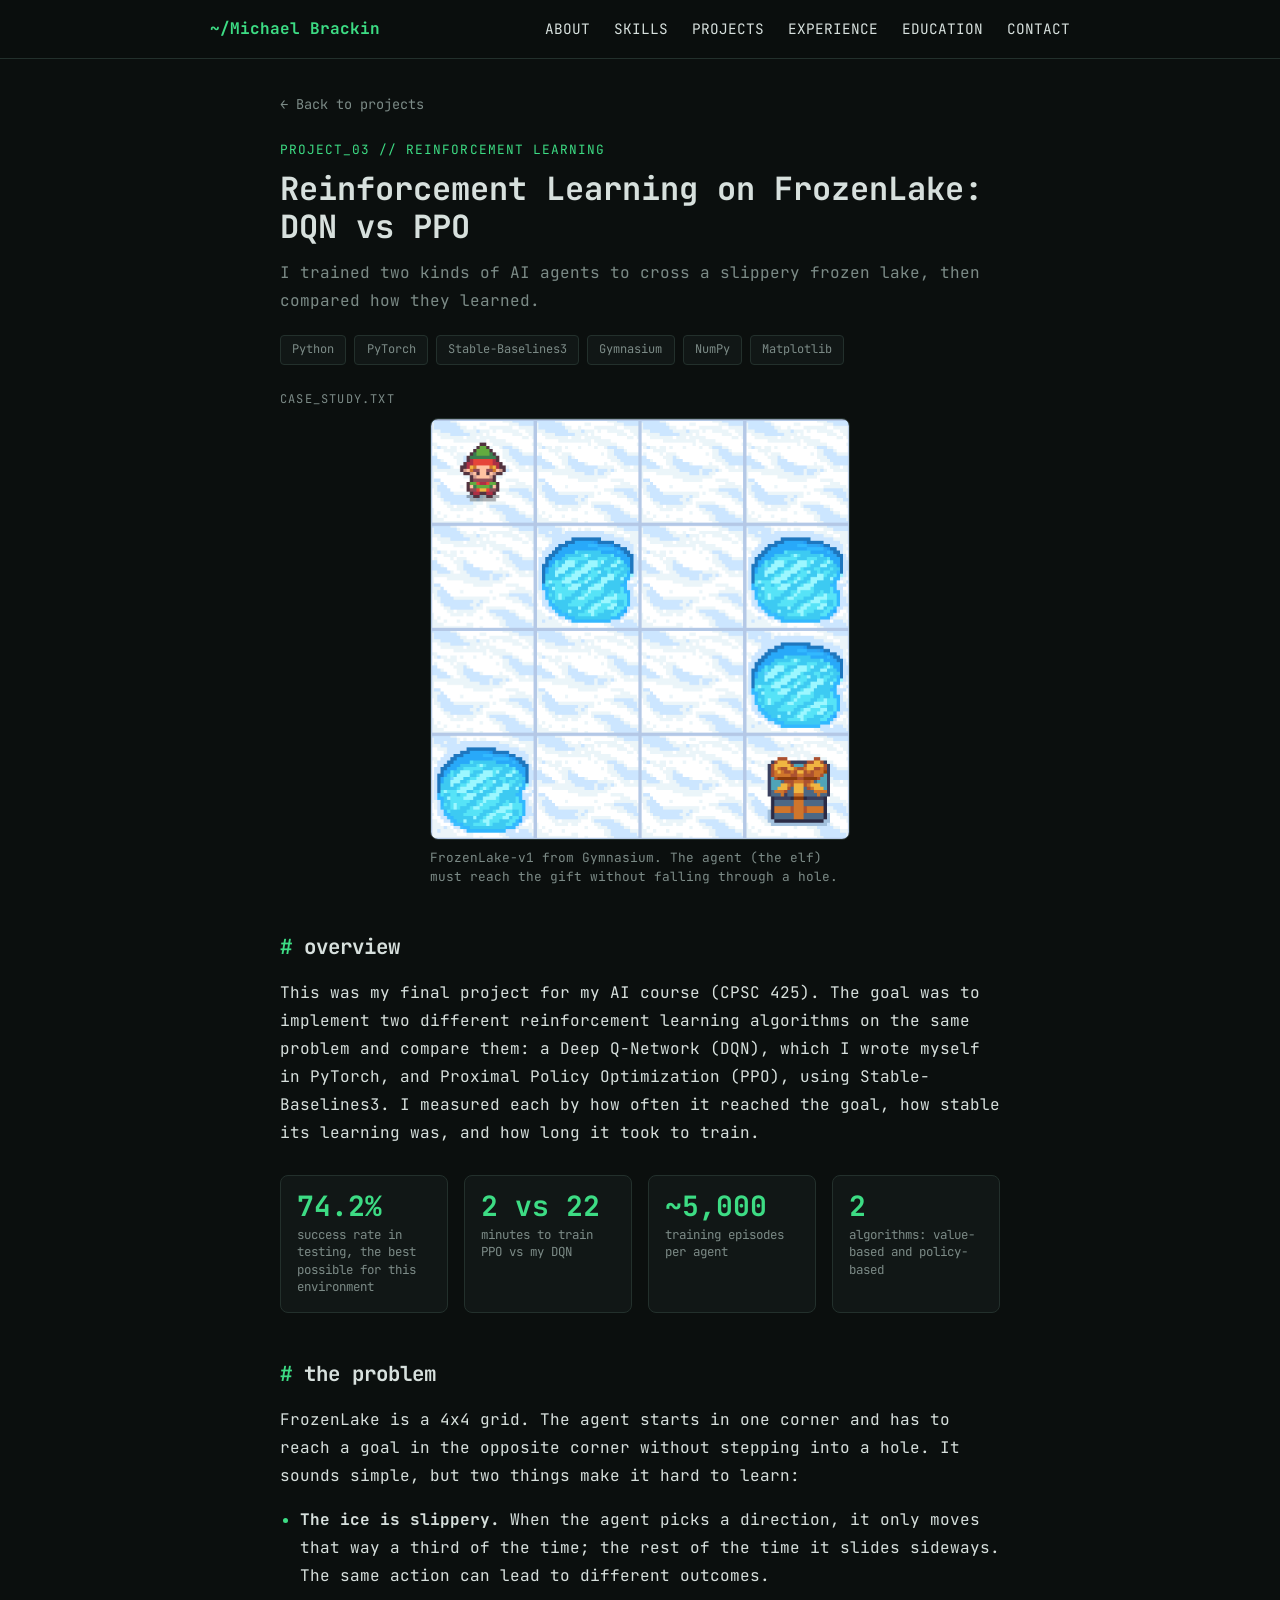
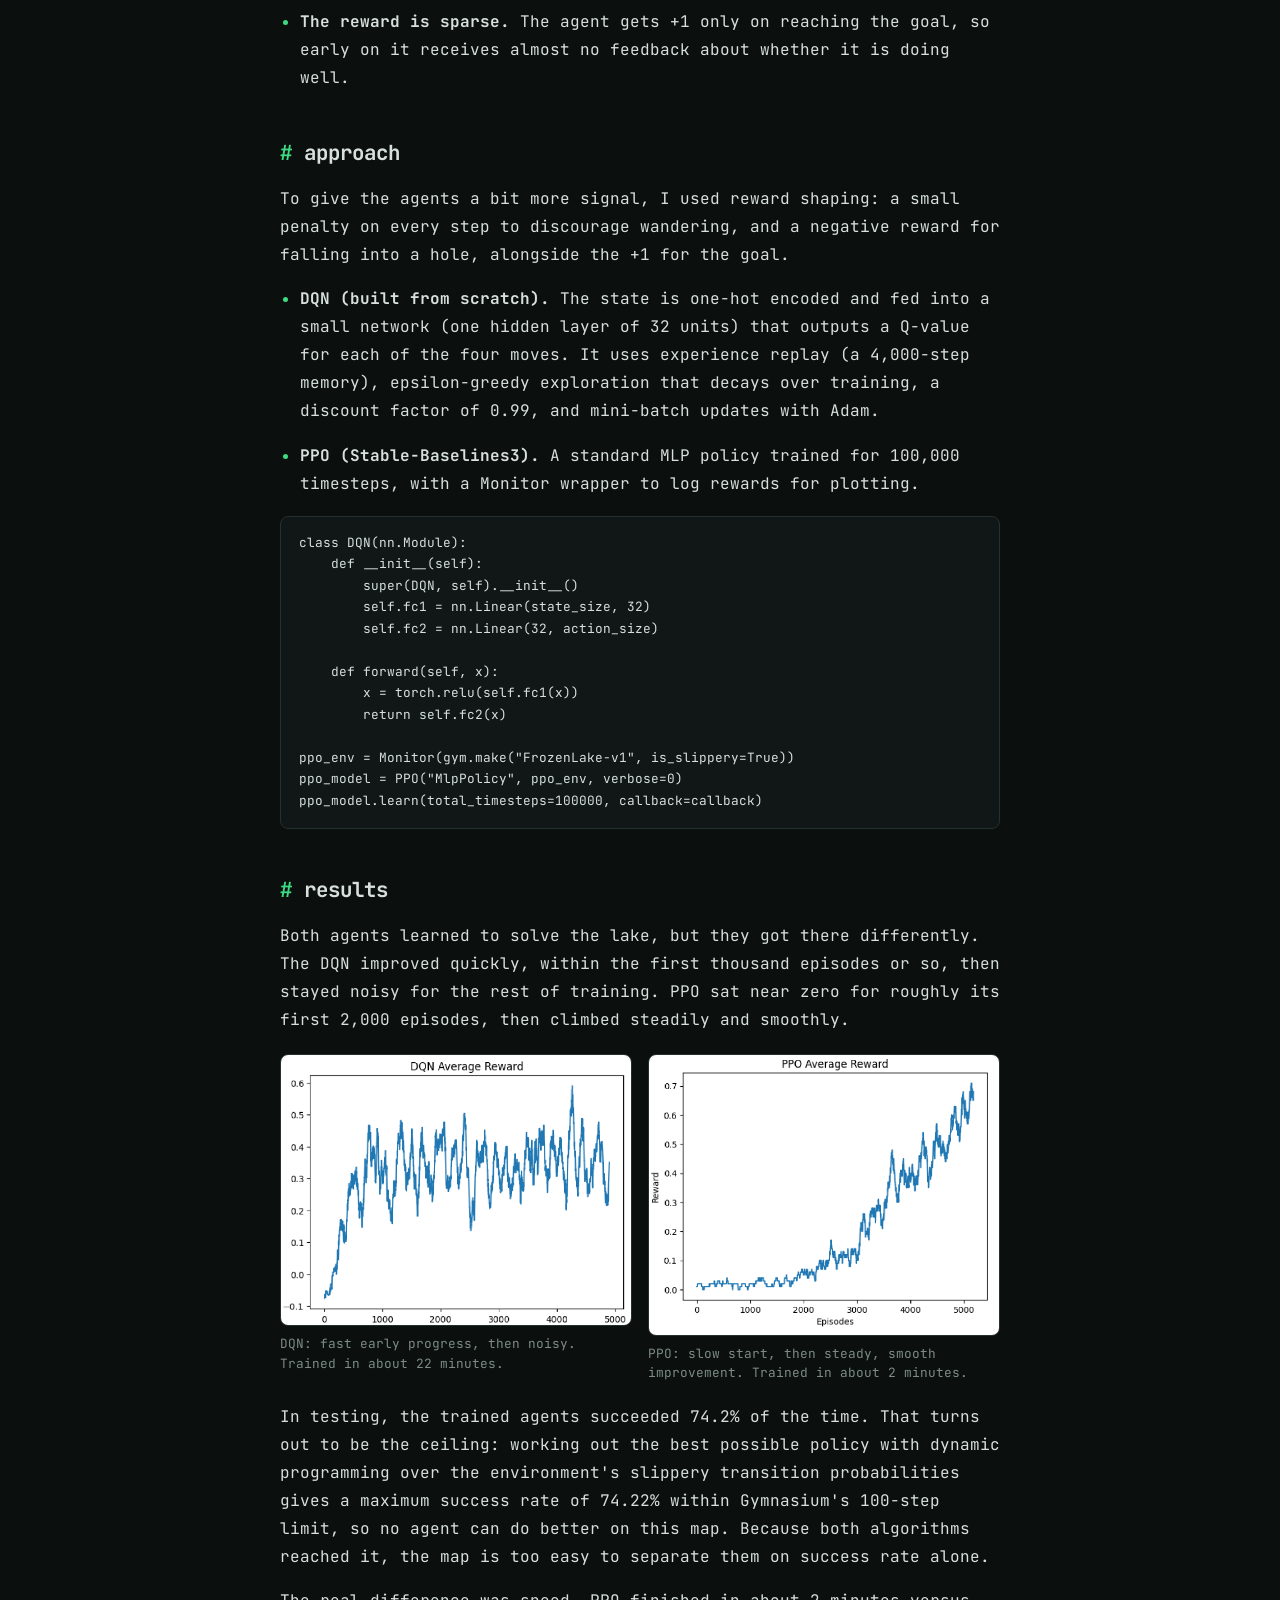
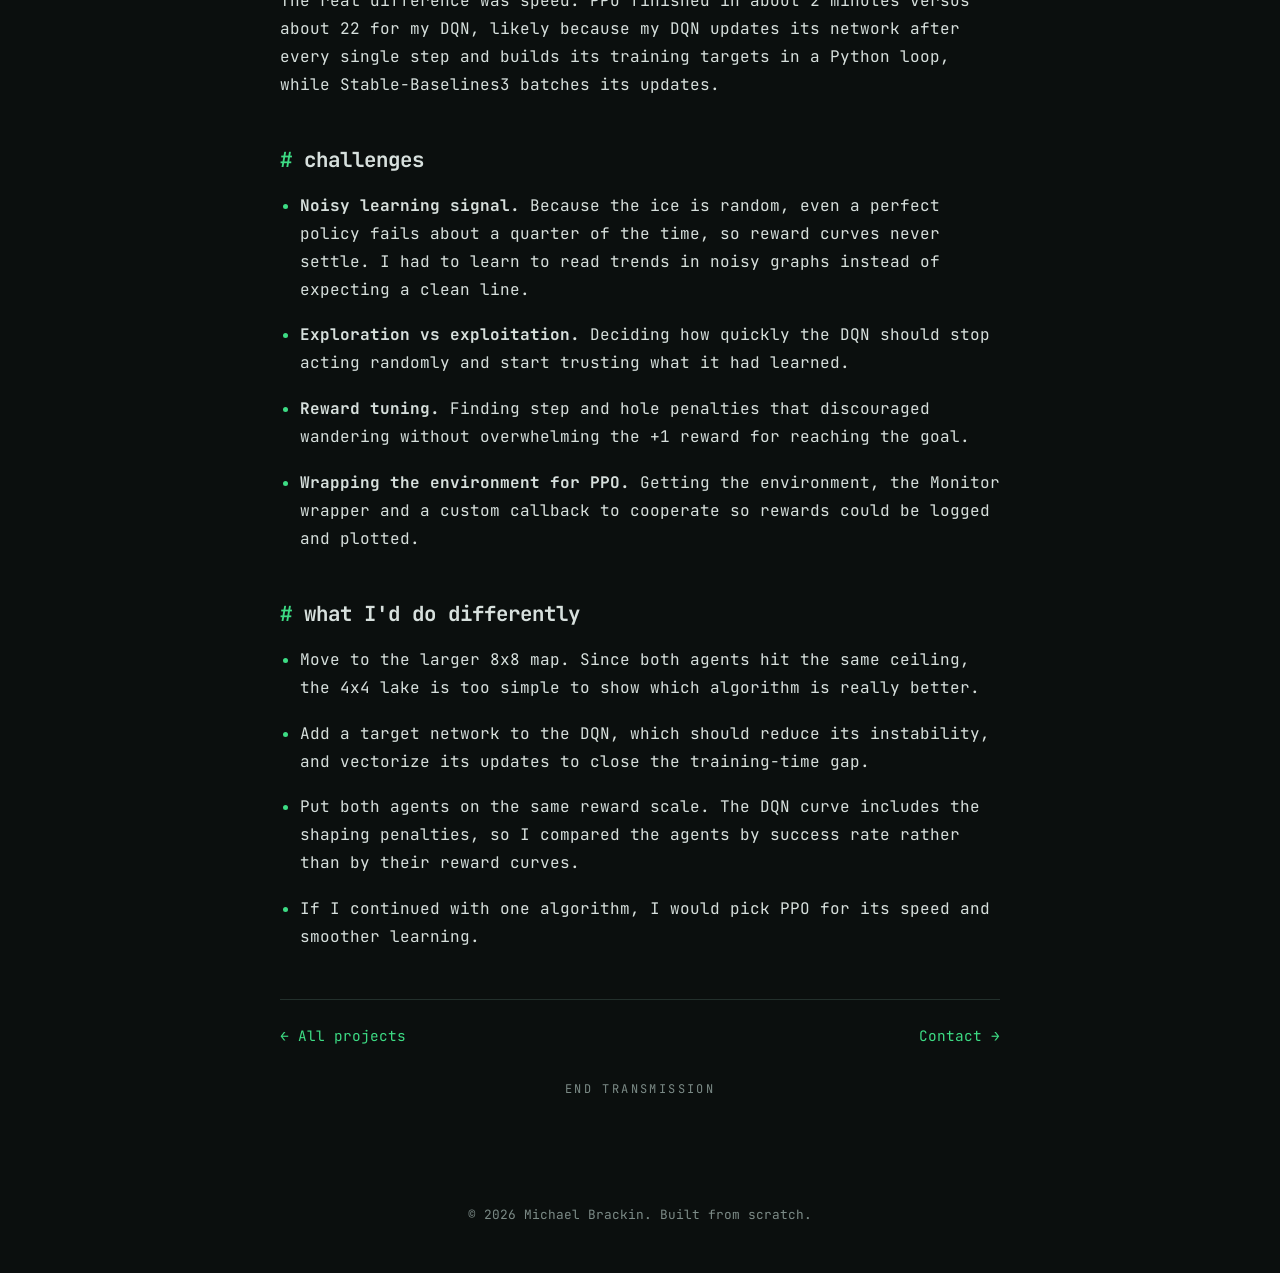
==== project-frozenlake.html @ 183c2663 "Add FrozenLake RL case study as project 3 New project-frozenlake.html comparing DQN and PPO with rew" ====
<!DOCTYPE html>
<html lang="en">
<head>
	<meta charset="UTF-8">
	<meta name="viewport" content="width=device-width, initial-scale=1.0">
	<meta name="description" content="Case study: comparing a DQN and a PPO agent on the slippery FrozenLake reinforcement learning environment.">
	<title>Reinforcement Learning on FrozenLake | Michael Brackin</title>
	<link rel="preconnect" href="https://fonts.googleapis.com">
	<link rel="preconnect" href="https://fonts.gstatic.com" crossorigin>
	<link href="https://fonts.googleapis.com/css2?family=JetBrains+Mono:wght@400;500;700&display=swap" rel="stylesheet">
	<link href="site.css" rel="stylesheet">
</head>
<body>

	<header class="nav">
		<div class="nav-inner">
			<a href="index.html#top" class="logo">~/Michael Brackin</a>
			<button class="nav-toggle" id="navToggle" aria-label="Toggle menu" aria-expanded="false">
				<span></span><span></span><span></span>
			</button>
			<nav class="nav-links" id="navLinks">
				<a href="index.html#about">ABOUT</a>
				<a href="index.html#skills">SKILLS</a>
				<a href="index.html#projects">PROJECTS</a>
				<a href="index.html#experience">EXPERIENCE</a>
				<a href="index.html#education">EDUCATION</a>
				<a href="index.html#contact">CONTACT</a>
			</nav>
		</div>
	</header>

	<main class="page">

		<a class="back-link" href="index.html#projects">&larr; Back to projects</a>

		<p class="eyebrow">PROJECT_03 // Reinforcement Learning</p>
		<h1 class="page-title">Reinforcement Learning on FrozenLake: DQN vs PPO</h1>
		<p class="tagline">I trained two kinds of AI agents to cross a slippery frozen lake, then compared how they learned.</p>

		<div class="tag-list small page-tags">
			<span>Python</span><span>PyTorch</span><span>Stable-Baselines3</span><span>Gymnasium</span><span>NumPy</span><span>Matplotlib</span>
		</div>

		<p class="case-label">CASE_STUDY.TXT</p>

		<figure class="shot narrow">
			<img src="img/frozenlake-board.png" alt="The FrozenLake 4x4 grid: an elf in the top-left corner, four holes in the ice, and a gift box in the bottom-right corner." width="1280" height="1284">
			<figcaption>FrozenLake-v1 from Gymnasium. The agent (the elf) must reach the gift without falling through a hole.</figcaption>
		</figure>

		<h2><span class="tag">#</span> overview</h2>
		<p>
			This was my final project for my AI course (CPSC 425). The goal was to implement two different
			reinforcement learning algorithms on the same problem and compare them: a Deep Q-Network (DQN),
			which I wrote myself in PyTorch, and Proximal Policy Optimization (PPO), using Stable-Baselines3.
			I measured each by how often it reached the goal, how stable its learning was, and how long it took to train.
		</p>

		<div class="stats">
			<div class="stat"><span class="num">74.2%</span><span class="label">success rate in testing, the best possible for this environment</span></div>
			<div class="stat"><span class="num">2 vs 22</span><span class="label">minutes to train PPO vs my DQN</span></div>
			<div class="stat"><span class="num">~5,000</span><span class="label">training episodes per agent</span></div>
			<div class="stat"><span class="num">2</span><span class="label">algorithms: value-based and policy-based</span></div>
		</div>

		<h2><span class="tag">#</span> the problem</h2>
		<p>
			FrozenLake is a 4x4 grid. The agent starts in one corner and has to reach a goal in the opposite
			corner without stepping into a hole. It sounds simple, but two things make it hard to learn:
		</p>
		<ul class="bullets">
			<li><strong>The ice is slippery.</strong> When the agent picks a direction, it only moves that way a third of the time; the rest of the time it slides sideways. The same action can lead to different outcomes.</li>
			<li><strong>The reward is sparse.</strong> The agent gets +1 only on reaching the goal, so early on it receives almost no feedback about whether it is doing well.</li>
		</ul>

		<h2><span class="tag">#</span> approach</h2>
		<p>
			To give the agents a bit more signal, I used reward shaping: a small penalty on every step to discourage
			wandering, and a negative reward for falling into a hole, alongside the +1 for the goal.
		</p>
		<ul class="bullets">
			<li><strong>DQN (built from scratch).</strong> The state is one-hot encoded and fed into a small network (one hidden layer of 32 units) that outputs a Q-value for each of the four moves. It uses experience replay (a 4,000-step memory), epsilon-greedy exploration that decays over training, a discount factor of 0.99, and mini-batch updates with Adam.</li>
			<li><strong>PPO (Stable-Baselines3).</strong> A standard MLP policy trained for 100,000 timesteps, with a Monitor wrapper to log rewards for plotting.</li>
		</ul>

<pre class="code"><code>class DQN(nn.Module):
    def __init__(self):
        super(DQN, self).__init__()
        self.fc1 = nn.Linear(state_size, 32)
        self.fc2 = nn.Linear(32, action_size)

    def forward(self, x):
        x = torch.relu(self.fc1(x))
        return self.fc2(x)

ppo_env = Monitor(gym.make("FrozenLake-v1", is_slippery=True))
ppo_model = PPO("MlpPolicy", ppo_env, verbose=0)
ppo_model.learn(total_timesteps=100000, callback=callback)</code></pre>

		<h2><span class="tag">#</span> results</h2>
		<p>
			Both agents learned to solve the lake, but they got there differently. The DQN improved quickly,
			within the first thousand episodes or so, then stayed noisy for the rest of training. PPO sat near zero for
			roughly its first 2,000 episodes, then climbed steadily and smoothly.
		</p>

		<div class="shot-grid">
			<figure class="shot">
				<img src="img/frozenlake-dqn.png" alt="Line chart of DQN average reward over about 5,000 episodes: it rises quickly to around 0.3 to 0.4, then fluctuates noisily." width="1260" height="972" loading="lazy">
				<figcaption>DQN: fast early progress, then noisy. Trained in about 22 minutes.</figcaption>
			</figure>
			<figure class="shot">
				<img src="img/frozenlake-ppo.png" alt="Line chart of PPO average reward over about 5,000 episodes: it stays near zero for about 2,000 episodes, then climbs steadily to around 0.7." width="1168" height="934" loading="lazy">
				<figcaption>PPO: slow start, then steady, smooth improvement. Trained in about 2 minutes.</figcaption>
			</figure>
		</div>

		<p>
			In testing, the trained agents succeeded 74.2% of the time. That turns out to be the ceiling: working out
			the best possible policy with dynamic programming over the environment's slippery transition
			probabilities gives a maximum success rate of 74.22% within Gymnasium's 100-step limit, so no agent can do better on this map. Because both algorithms
			reached it, the map is too easy to separate them on success rate alone.
		</p>
		<p>
			The real difference was speed. PPO finished in about 2 minutes versus about 22 for my DQN, likely because my
			DQN updates its network after every single step and builds its training targets in a Python loop, while
			Stable-Baselines3 batches its updates.
		</p>

		<h2><span class="tag">#</span> challenges</h2>
		<ul class="bullets">
			<li><strong>Noisy learning signal.</strong> Because the ice is random, even a perfect policy fails about a quarter of the time, so reward curves never settle. I had to learn to read trends in noisy graphs instead of expecting a clean line.</li>
			<li><strong>Exploration vs exploitation.</strong> Deciding how quickly the DQN should stop acting randomly and start trusting what it had learned.</li>
			<li><strong>Reward tuning.</strong> Finding step and hole penalties that discouraged wandering without overwhelming the +1 reward for reaching the goal.</li>
			<li><strong>Wrapping the environment for PPO.</strong> Getting the environment, the Monitor wrapper and a custom callback to cooperate so rewards could be logged and plotted.</li>
		</ul>

		<h2><span class="tag">#</span> what I'd do differently</h2>
		<ul class="bullets">
			<li>Move to the larger 8x8 map. Since both agents hit the same ceiling, the 4x4 lake is too simple to show which algorithm is really better.</li>
			<li>Add a target network to the DQN, which should reduce its instability, and vectorize its updates to close the training-time gap.</li>
			<li>Put both agents on the same reward scale. The DQN curve includes the shaping penalties, so I compared the agents by success rate rather than by their reward curves.</li>
			<li>If I continued with one algorithm, I would pick PPO for its speed and smoother learning.</li>
		</ul>

		<nav class="page-nav" aria-label="Project navigation">
			<a href="index.html#projects">&larr; All projects</a>
			<a href="index.html#contact">Contact &rarr;</a>
		</nav>

		<p class="end">END TRANSMISSION</p>
	</main>

	<footer class="footer">
		<p>&copy; <span id="year"></span> Michael Brackin. Built from scratch.</p>
	</footer>

	<script src="site.js"></script>
</body>
</html>
---- site.css ----
:root {
	--bg: #0b0f0e;
	--bg-alt: #111716;
	--fg: #d7e0dd;
	--muted: #7c8b87;
	--accent: #3ddc84;
	--accent-dim: #24a05a;
	--border: #23302c;
	--red: #ff5f56;
	--yellow: #ffbd2e;
	--green: #27c93f;
	--font: 'JetBrains Mono', 'Courier New', monospace;
	--max-width: 900px;
}

* {
	box-sizing: border-box;
}

html {
	scroll-behavior: smooth;
}

body {
	margin: 0;
	background: var(--bg);
	color: var(--fg);
	font-family: var(--font);
	line-height: 1.6;
}

a {
	color: var(--accent);
	text-decoration: none;
}

a:hover {
	text-decoration: underline;
}

h2, h3 {
	color: var(--fg);
}

.tag {
	color: var(--accent);
}

.muted {
	color: var(--muted);
	font-weight: normal;
}

.placeholder {
	color: var(--muted);
}

/* Nav */
.nav {
	position: sticky;
	top: 0;
	z-index: 10;
	background: rgba(11, 15, 14, 0.9);
	backdrop-filter: blur(6px);
	border-bottom: 1px solid var(--border);
}

.nav-inner {
	max-width: var(--max-width);
	margin: 0 auto;
	padding: 1rem 1.25rem;
	display: flex;
	align-items: center;
	justify-content: space-between;
}

.logo {
	font-weight: 700;
	color: var(--accent);
}

.nav-links {
	display: flex;
	gap: 1.5rem;
}

.nav-links a {
	color: var(--fg);
	font-size: 0.9rem;
}

.nav-links a:hover {
	color: var(--accent);
	text-decoration: none;
}

.nav-toggle {
	display: none;
	flex-direction: column;
	gap: 4px;
	background: none;
	border: none;
	cursor: pointer;
	padding: 0.5rem;
}

.nav-toggle span {
	width: 22px;
	height: 2px;
	background: var(--fg);
}

/* Hero */
.hero {
	max-width: var(--max-width);
	margin: 3rem auto;
	padding: 0 1.25rem;
}

.terminal-window {
	background: var(--bg-alt);
	border: 1px solid var(--border);
	border-radius: 8px;
	overflow: hidden;
	box-shadow: 0 20px 50px rgba(0, 0, 0, 0.4);
}

.terminal-bar {
	display: flex;
	align-items: center;
	gap: 0.4rem;
	padding: 0.6rem 0.8rem;
	background: #161d1b;
	border-bottom: 1px solid var(--border);
}

.dot {
	width: 11px;
	height: 11px;
	border-radius: 50%;
	display: inline-block;
}

.dot.red { background: var(--red); }
.dot.yellow { background: var(--yellow); }
.dot.green { background: var(--green); }

.terminal-title {
	margin-left: 0.5rem;
	color: var(--muted);
	font-size: 0.8rem;
}

.terminal-body {
	padding: 1.25rem 1.5rem;
	font-size: 0.95rem;
}

.terminal-body p {
	margin: 0.35rem 0;
}

.prompt {
	color: var(--accent);
	margin-right: 0.5rem;
}

.output {
	color: var(--fg);
	padding-left: 1.3rem;
}

.cursor {
	display: inline-block;
	color: var(--accent);
	animation: blink 1s steps(1) infinite;
}

@keyframes blink {
	50% { opacity: 0; }
}

/* Sections */
.section {
	max-width: var(--max-width);
	margin: 0 auto;
	padding: 3rem 1.25rem;
	border-top: 1px solid var(--border);
}

.section h2 {
	font-size: 1.4rem;
	margin-bottom: 1rem;
}

/* Skills */
.skill-grid {
	display: grid;
	grid-template-columns: 1fr;
	gap: 1.5rem;
}

.skill-group h3 {
	font-size: 1rem;
	color: var(--accent);
	margin-bottom: 0.6rem;
}

.tag-list {
	list-style: none;
	margin: 0;
	padding: 0;
	display: flex;
	flex-wrap: wrap;
	gap: 0.5rem;
}

.tag-list li,
.tag-list span {
	background: var(--bg-alt);
	border: 1px solid var(--border);
	padding: 0.3rem 0.7rem;
	border-radius: 4px;
	font-size: 0.8rem;
	color: var(--fg);
}

.tag-list.small span {
	font-size: 0.75rem;
	color: var(--muted);
}

/* Projects */
.project-grid {
	display: grid;
	grid-template-columns: repeat(auto-fit, minmax(240px, 1fr));
	gap: 1.5rem;
}

.card {
	background: var(--bg-alt);
	border: 1px solid var(--border);
	border-radius: 8px;
	padding: 1.25rem;
	display: flex;
	flex-direction: column;
	gap: 0.75rem;
	transition: border-color 0.2s, transform 0.2s;
}

.card:hover {
	border-color: var(--accent-dim);
	transform: translateY(-2px);
}

.card h3 {
	margin: 0;
	font-size: 1.05rem;
}

.card-links {
	display: flex;
	gap: 1rem;
	margin-top: auto;
	font-size: 0.85rem;
}

/* Contact form */
.contact-form {
	margin-top: 1.5rem;
	display: flex;
	flex-direction: column;
	gap: 1rem;
	max-width: 480px;
}

.form-row {
	display: flex;
	flex-direction: column;
	gap: 0.4rem;
}

.form-row label {
	font-size: 0.85rem;
	color: var(--fg);
}

.form-row label .prompt {
	margin-right: 0.3rem;
}

.contact-form input[type="text"],
.contact-form input[type="email"],
.contact-form textarea {
	background: var(--bg-alt);
	border: 1px solid var(--border);
	border-radius: 4px;
	padding: 0.6rem 0.75rem;
	color: var(--fg);
	font-family: var(--font);
	font-size: 0.9rem;
	resize: vertical;
}

.contact-form input:focus,
.contact-form textarea:focus {
	outline: none;
	border-color: var(--accent);
}

.btn-send {
	align-self: flex-start;
	background: var(--accent);
	color: var(--bg);
	border: none;
	border-radius: 4px;
	padding: 0.65rem 1.5rem;
	font-family: var(--font);
	font-weight: 700;
	font-size: 0.9rem;
	cursor: pointer;
	transition: background 0.2s;
}

.btn-send:hover {
	background: var(--accent-dim);
}

/* Timeline (experience/education) */
.timeline-item {
	margin-bottom: 1.5rem;
}

.timeline-item h3 {
	margin: 0 0 0.2rem;
	font-size: 1.05rem;
}

.dates {
	color: var(--muted);
	font-size: 0.85rem;
	margin: 0 0 0.5rem;
}

.timeline-item ul {
	margin: 0;
	padding-left: 1.2rem;
}

/* Footer */
.footer {
	max-width: var(--max-width);
	margin: 0 auto;
	padding: 2rem 1.25rem 3rem;
	color: var(--muted);
	font-size: 0.8rem;
	text-align: center;
}

/* Mobile */
@media (max-width: 640px) {
	.nav-toggle {
		display: flex;
	}

	.nav-links {
		position: absolute;
		top: 100%;
		left: 0;
		right: 0;
		background: var(--bg-alt);
		border-bottom: 1px solid var(--border);
		flex-direction: column;
		gap: 0;
		display: none;
	}

	.nav-links.open {
		display: flex;
	}

	.nav-links a {
		padding: 0.9rem 1.25rem;
		border-top: 1px solid var(--border);
	}
}

/* Project case-study page */
.page {
	max-width: 760px;
	margin: 0 auto;
	padding: 2rem 1.25rem 3rem;
}

.page p,
.page li {
	line-height: 1.75;
}

.page h2 {
	font-size: 1.3rem;
	margin: 2.75rem 0 1rem;
}

.back-link {
	display: inline-block;
	margin-bottom: 1.5rem;
	font-size: 0.85rem;
	color: var(--muted);
}

.back-link:hover {
	color: var(--accent);
	text-decoration: none;
}

.eyebrow {
	margin: 0 0 0.5rem;
	color: var(--accent);
	font-size: 0.8rem;
	letter-spacing: 0.08em;
	text-transform: uppercase;
}

.page-title {
	margin: 0 0 0.75rem;
	font-size: 2rem;
	line-height: 1.2;
}

.tagline {
	margin: 0 0 1.25rem;
	color: var(--muted);
}

.page-tags {
	margin-bottom: 1.5rem;
}

.case-label {
	margin: 0 0 0.5rem;
	color: var(--muted);
	font-size: 0.75rem;
	letter-spacing: 0.1em;
}

.shot {
	margin: 0 0 1rem;
}

.shot img {
	display: block;
	width: 100%;
	height: auto;
	border: 1px solid var(--border);
	border-radius: 8px;
}

.shot figcaption {
	margin-top: 0.5rem;
	color: var(--muted);
	font-size: 0.8rem;
	line-height: 1.5;
}

.stats {
	display: grid;
	grid-template-columns: repeat(auto-fit, minmax(150px, 1fr));
	gap: 1rem;
	margin: 1.75rem 0 0;
}

.stat {
	background: var(--bg-alt);
	border: 1px solid var(--border);
	border-radius: 8px;
	padding: 1rem;
	display: flex;
	flex-direction: column;
	gap: 0.35rem;
}

.stat .num {
	color: var(--accent);
	font-size: 1.75rem;
	font-weight: 700;
	line-height: 1;
}

.stat .label {
	color: var(--muted);
	font-size: 0.78rem;
	line-height: 1.4;
}

.page code {
	background: var(--bg-alt);
	border: 1px solid var(--border);
	border-radius: 3px;
	padding: 0.05rem 0.35rem;
	font-family: var(--font);
	font-size: 0.85em;
}

pre.code {
	background: var(--bg-alt);
	border: 1px solid var(--border);
	border-radius: 8px;
	padding: 1rem 1.1rem;
	overflow-x: auto;
	font-size: 0.8rem;
	line-height: 1.6;
	margin: 1rem 0;
}

pre.code code {
	background: none;
	border: none;
	padding: 0;
	font-size: inherit;
}

.bullets {
	padding-left: 1.25rem;
}

.bullets li {
	margin-bottom: 1.1rem;
}

.bullets li::marker {
	color: var(--accent);
}

.transcript {
	background: var(--bg-alt);
	border: 1px solid var(--border);
	border-radius: 8px;
	padding: 1rem 1.25rem;
	margin: 1rem 0 1.5rem;
	font-size: 0.88rem;
}

.transcript p {
	margin: 0.35rem 0;
	line-height: 1.6;
}

.t-you::before {
	content: "YOU  ";
	color: var(--muted);
	font-size: 0.72rem;
	letter-spacing: 0.08em;
}

.t-ai {
	color: var(--accent);
}

.t-ai::before {
	content: "AI   ";
	color: var(--muted);
	font-size: 0.72rem;
	letter-spacing: 0.08em;
}

.page-nav {
	display: flex;
	justify-content: space-between;
	gap: 1rem;
	margin-top: 3rem;
	padding-top: 1.5rem;
	border-top: 1px solid var(--border);
	font-size: 0.9rem;
}

.end {
	margin-top: 2rem;
	text-align: center;
	color: var(--muted);
	font-size: 0.75rem;
	letter-spacing: 0.2em;
}

.card-image {
	display: block;
	margin: -0.25rem -0.25rem 0.25rem;
}

.card-image img {
	display: block;
	width: 100%;
	height: auto;
	border: 1px solid var(--border);
	border-radius: 6px;
}

.shot.narrow {
	max-width: 420px;
	margin-left: auto;
	margin-right: auto;
}

.shot-grid {
	display: grid;
	grid-template-columns: repeat(auto-fit, minmax(260px, 1fr));
	gap: 1rem;
	margin: 1.25rem 0;
}

.shot-grid .shot {
	margin: 0;
}
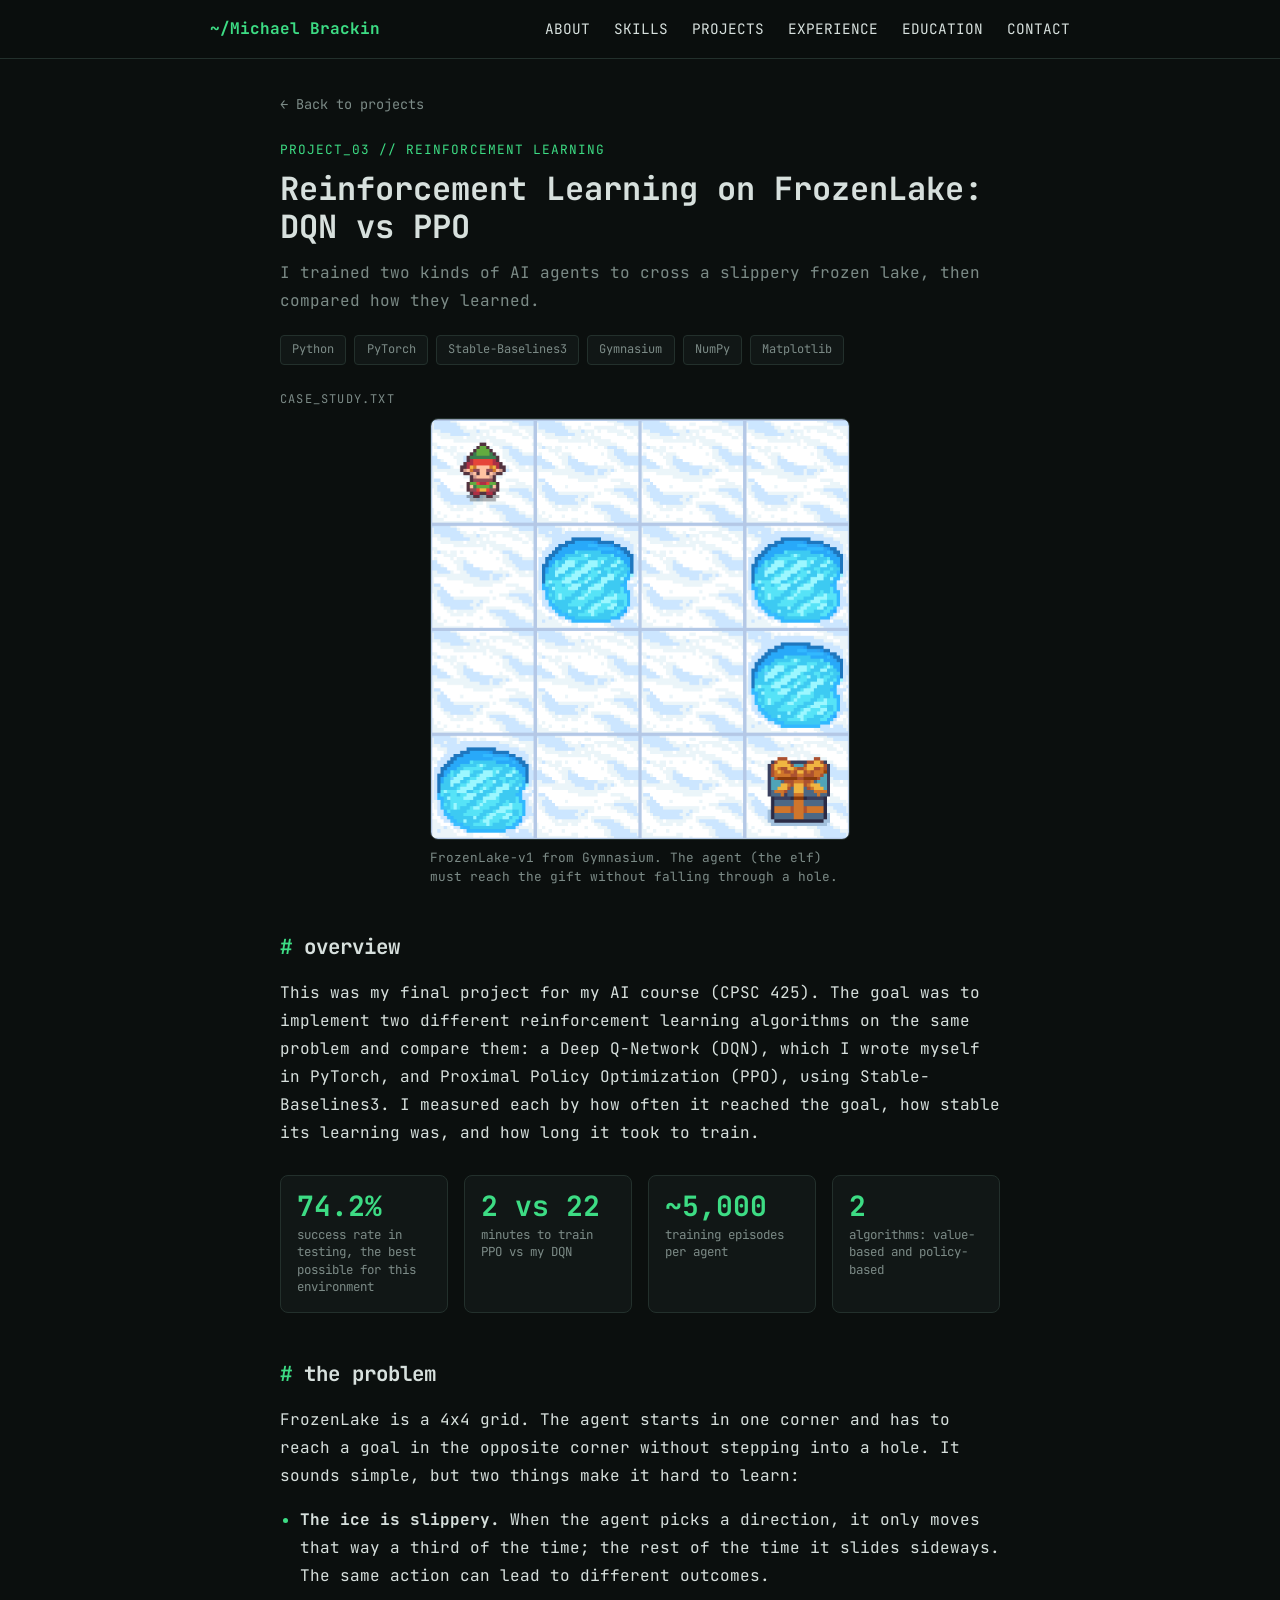
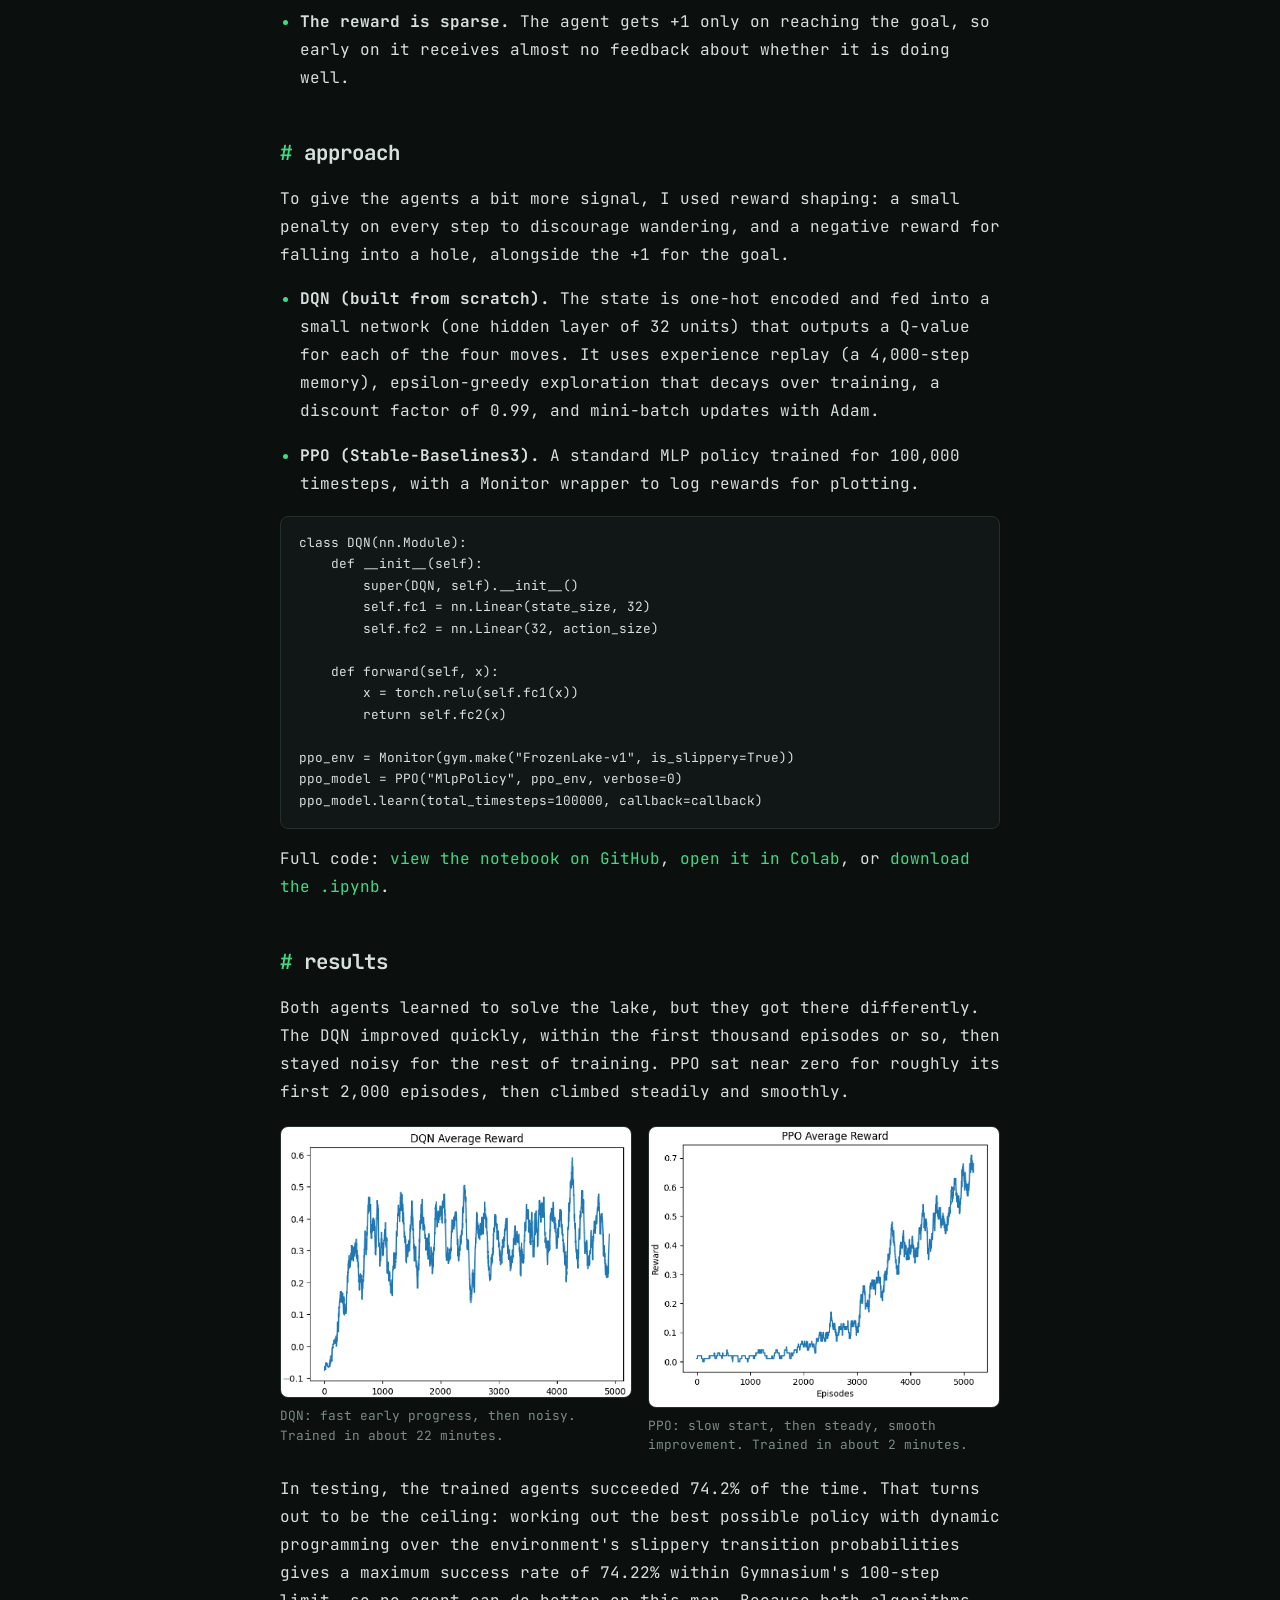
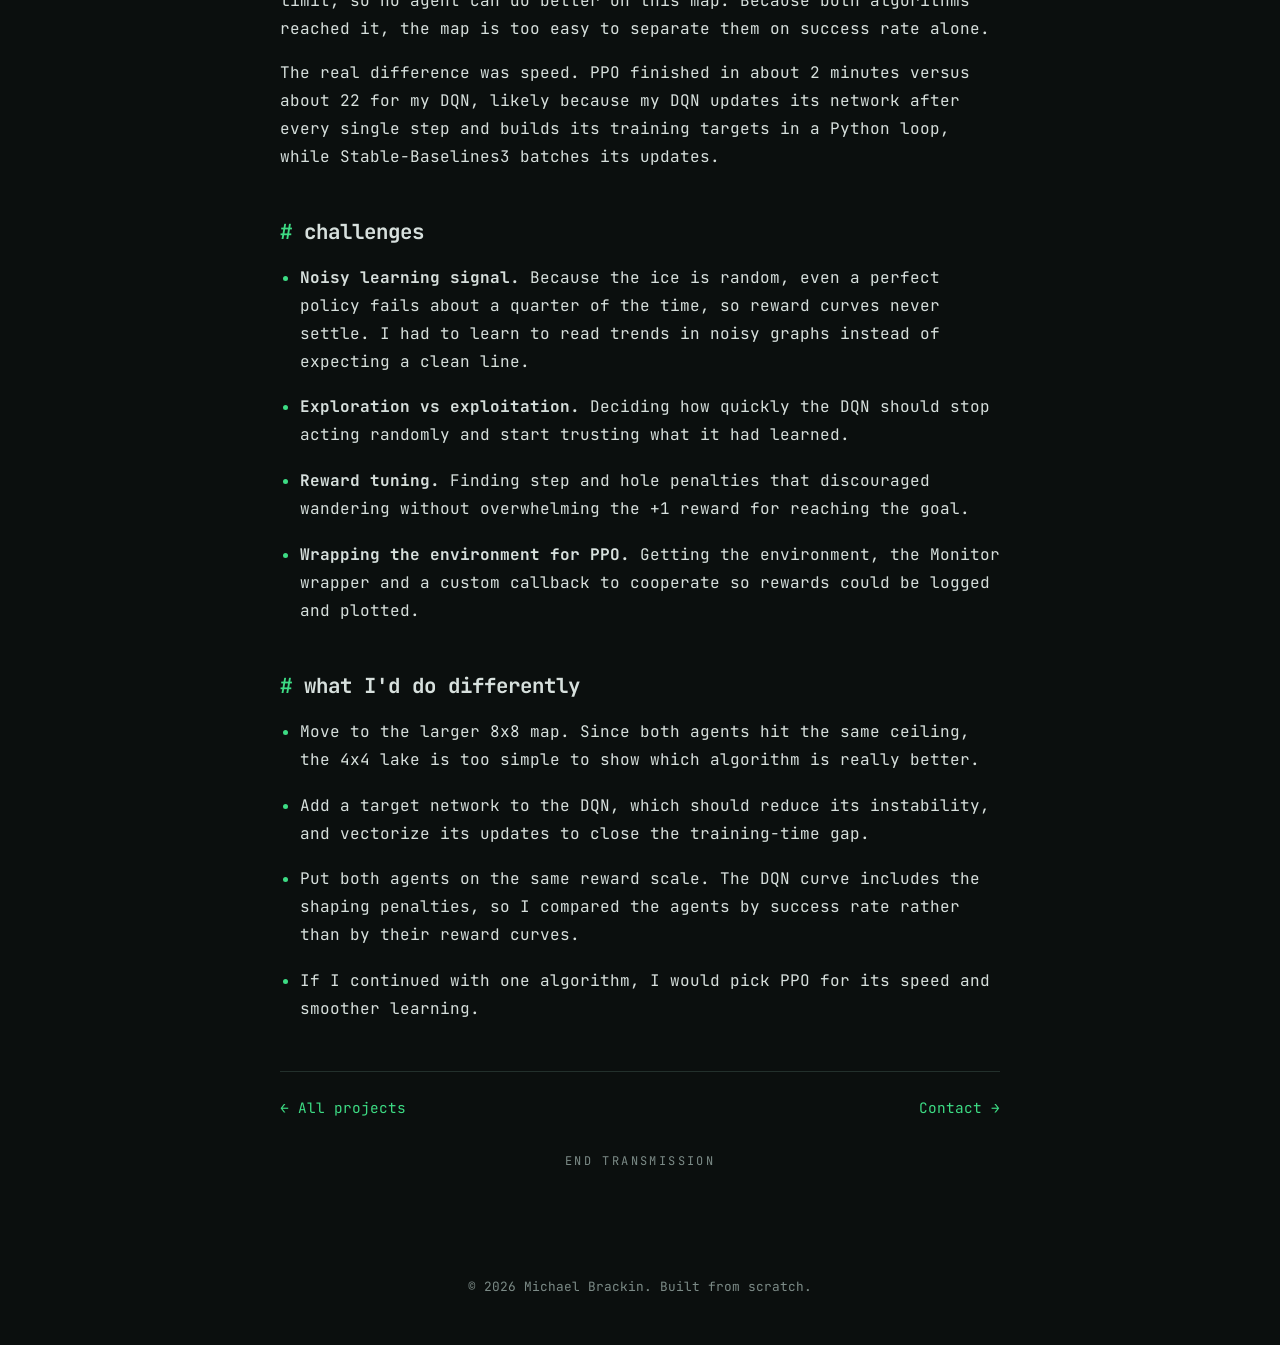
==== commit 82c897d1: "Publish cleaned FrozenLake notebook and link it from the case study Fills in the author, aligns the " ====
--- a/project-frozenlake.html
+++ b/project-frozenlake.html
@@ -97,6 +97,13 @@
 ppo_model = PPO("MlpPolicy", ppo_env, verbose=0)
 ppo_model.learn(total_timesteps=100000, callback=callback)</code></pre>
 
+		<p class="note-links">
+			Full code:
+			<a href="https://github.com/awesomeparcore/awesomeparcore.github.io/blob/main/frozenlake-dqn-vs-ppo.ipynb" target="_blank" rel="noopener">view the notebook on GitHub</a>,
+			<a href="https://colab.research.google.com/github/awesomeparcore/awesomeparcore.github.io/blob/main/frozenlake-dqn-vs-ppo.ipynb" target="_blank" rel="noopener">open it in Colab</a>,
+			or <a href="frozenlake-dqn-vs-ppo.ipynb" download>download the .ipynb</a>.
+		</p>
+
 		<h2><span class="tag">#</span> results</h2>
 		<p>
 			Both agents learned to solve the lake, but they got there differently. The DQN improved quickly,
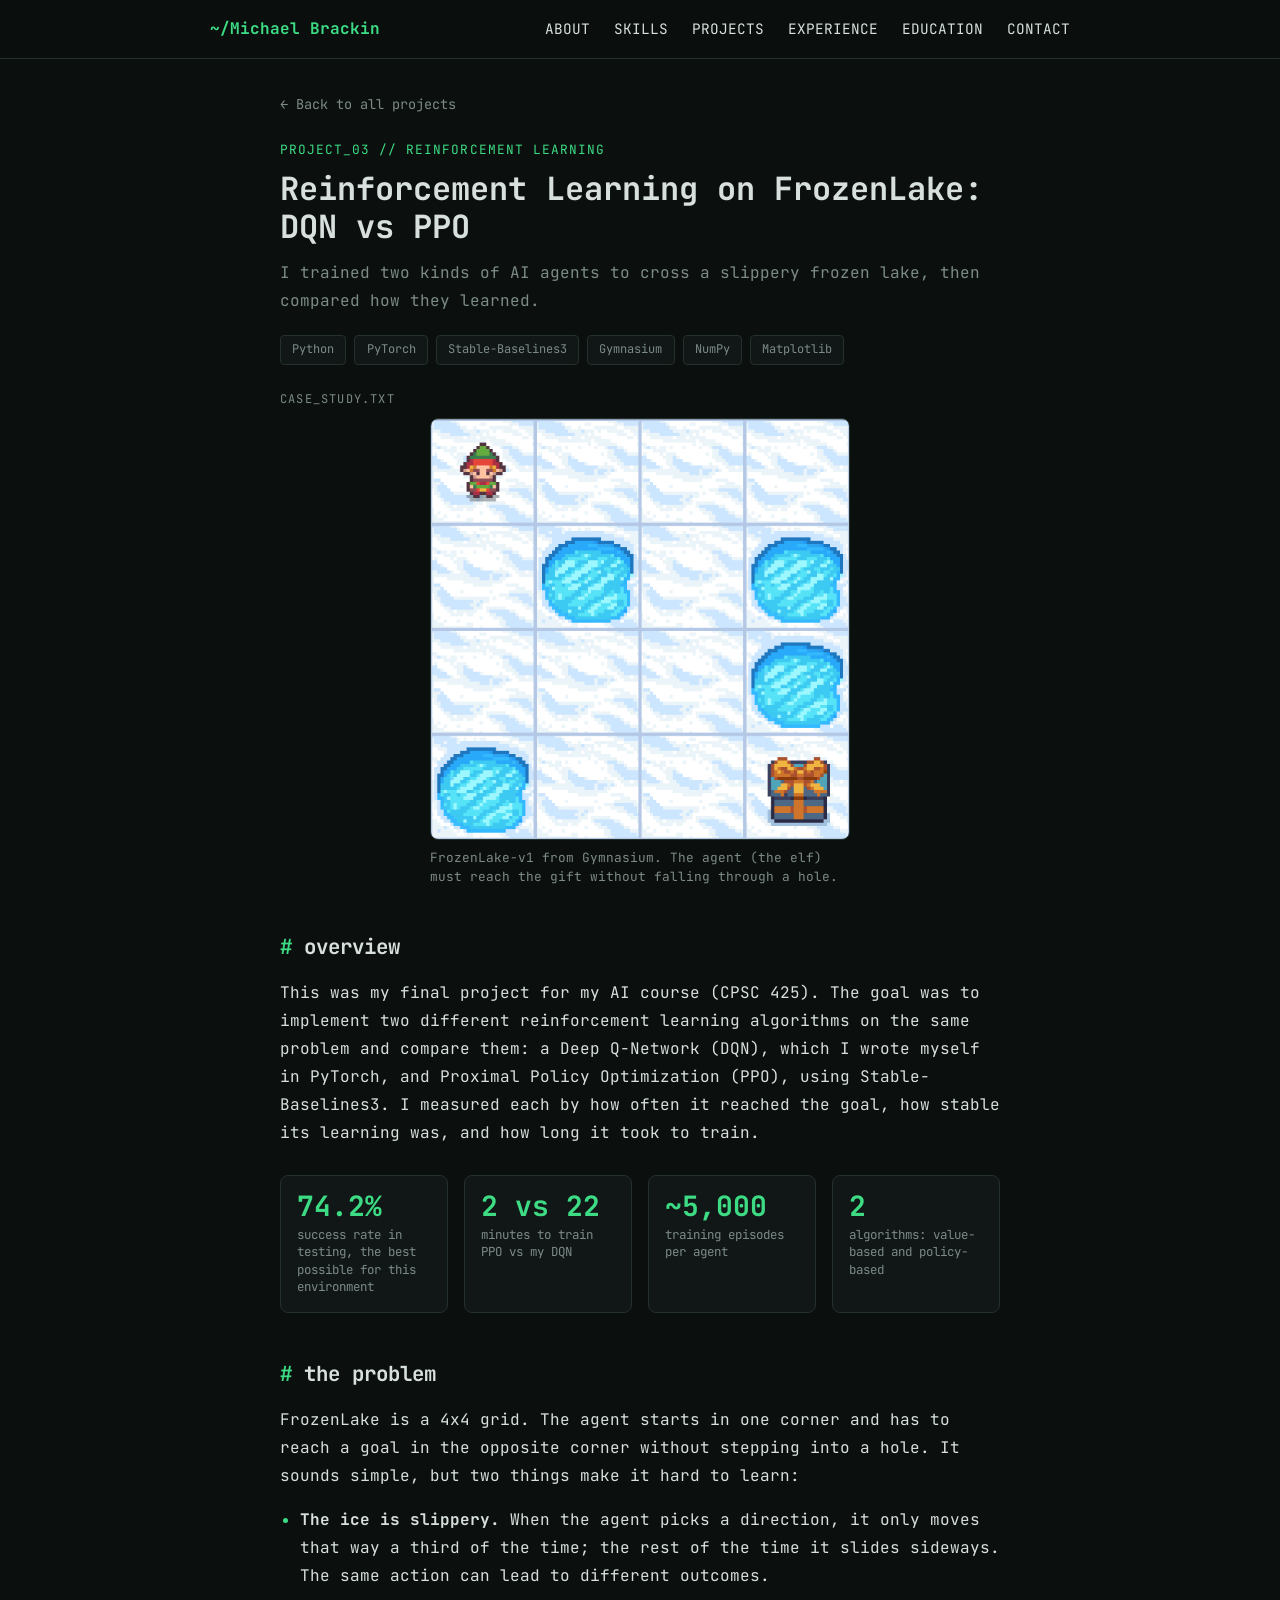
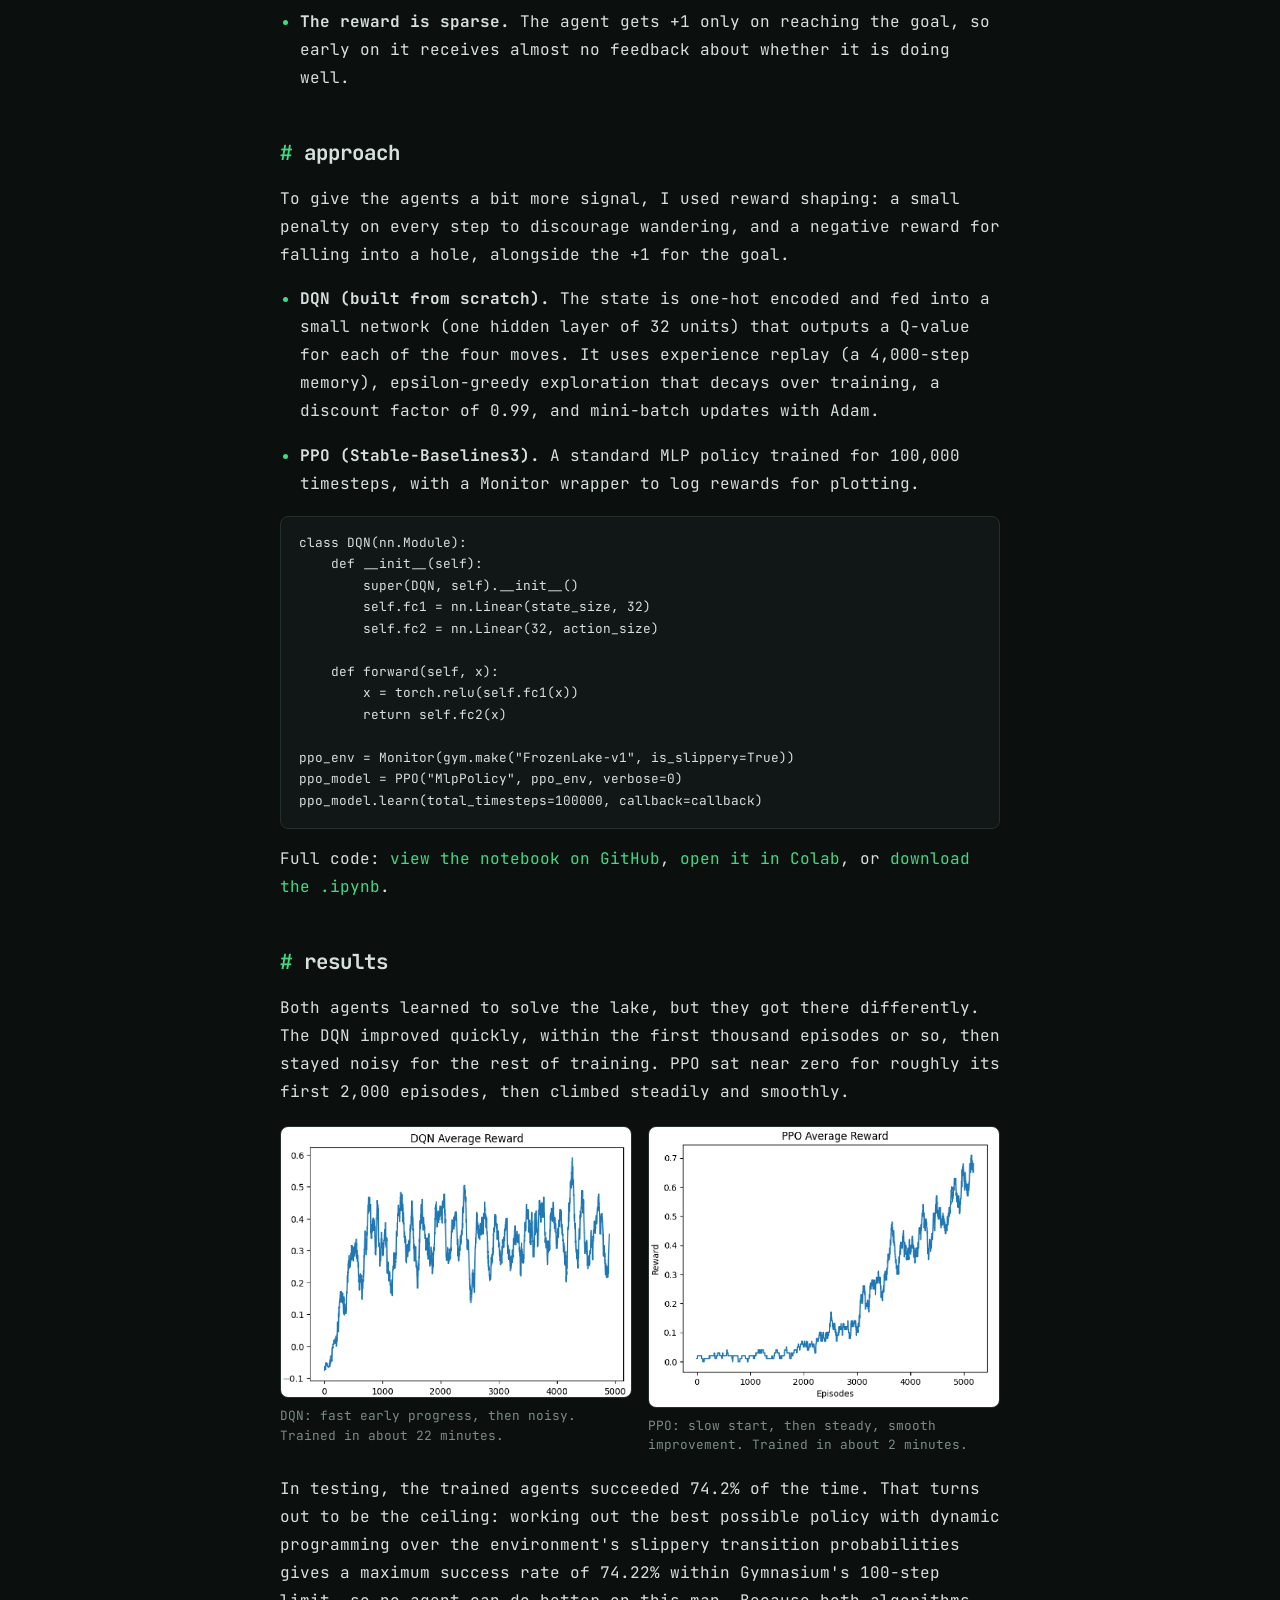
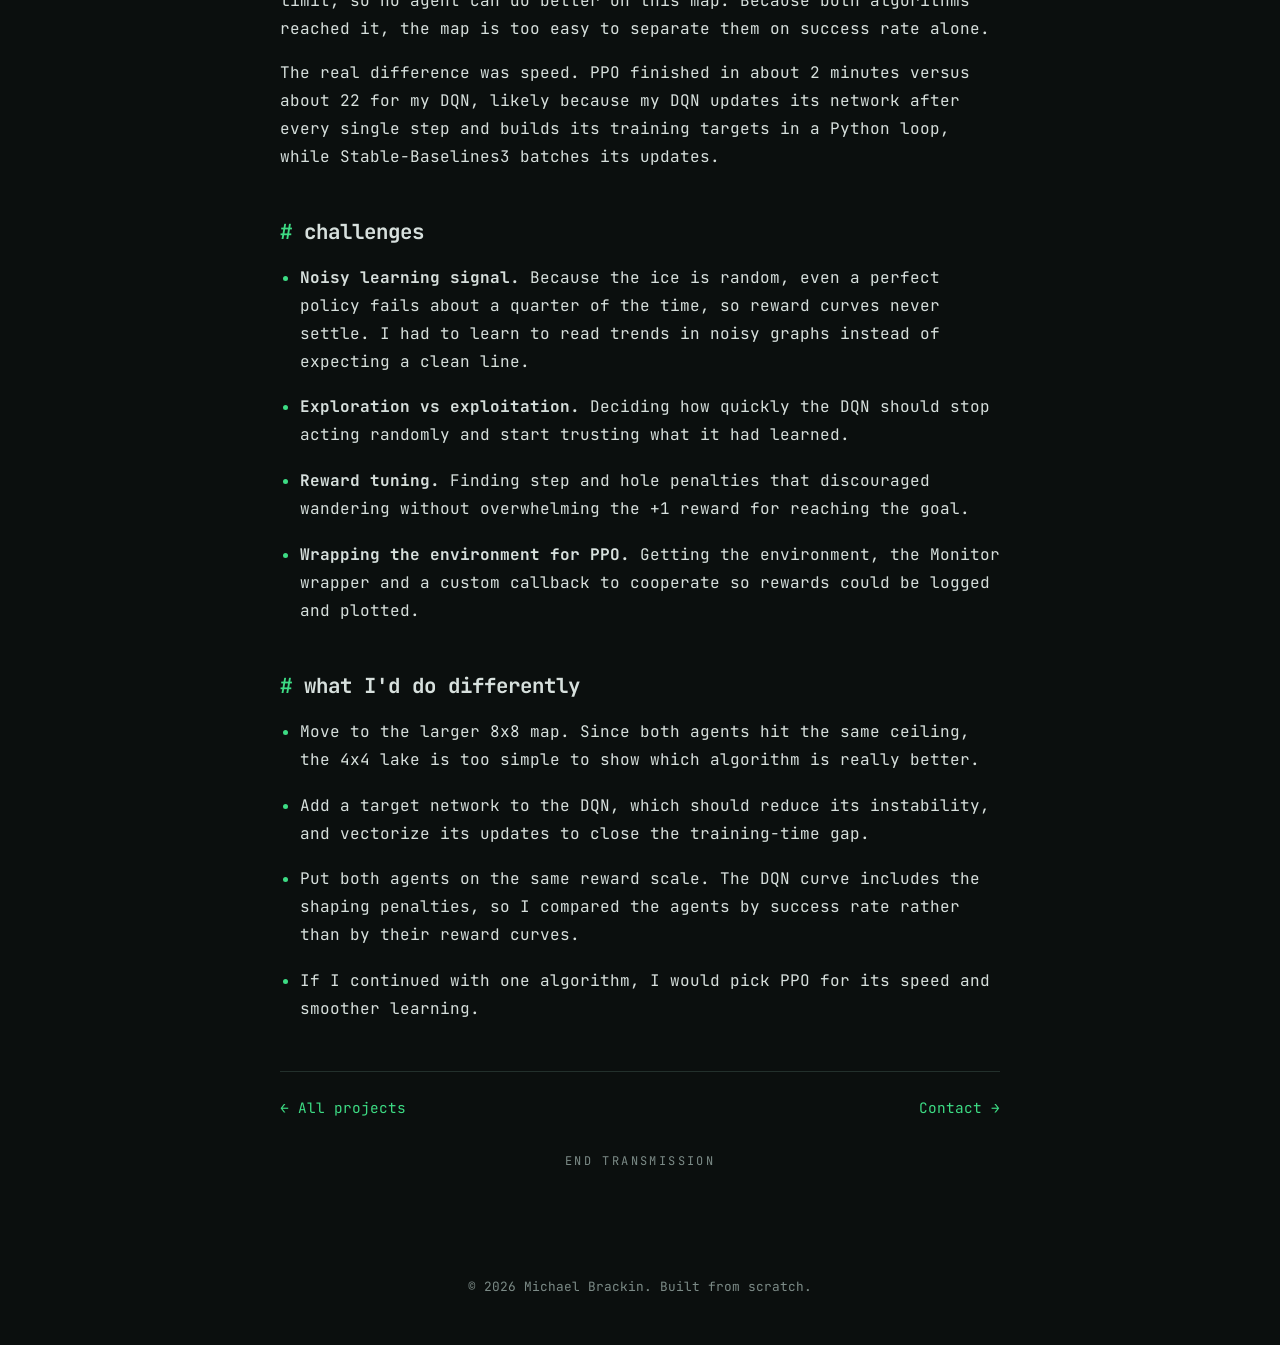
==== commit ed1497a2: "Add All Projects page and a View all projects button Adds projects.html listing every project card, " ====
--- a/project-frozenlake.html
+++ b/project-frozenlake.html
@@ -31,7 +31,7 @@
 
 	<main class="page">
 
-		<a class="back-link" href="index.html#projects">&larr; Back to projects</a>
+		<a class="back-link" href="projects.html">&larr; Back to all projects</a>
 
 		<p class="eyebrow">PROJECT_03 // Reinforcement Learning</p>
 		<h1 class="page-title">Reinforcement Learning on FrozenLake: DQN vs PPO</h1>
@@ -151,7 +151,7 @@
 		</ul>
 
 		<nav class="page-nav" aria-label="Project navigation">
-			<a href="index.html#projects">&larr; All projects</a>
+			<a href="projects.html">&larr; All projects</a>
 			<a href="index.html#contact">Contact &rarr;</a>
 		</nav>
 
--- a/site.css
+++ b/site.css
@@ -611,3 +611,41 @@
 .shot-grid .shot {
 	margin: 0;
 }
+
+.section-head {
+	display: flex;
+	align-items: center;
+	justify-content: space-between;
+	flex-wrap: wrap;
+	gap: 0.75rem 1rem;
+	margin-bottom: 1rem;
+}
+
+.section-head h2 {
+	margin: 0;
+}
+
+.btn-outline {
+	display: inline-block;
+	padding: 0.45rem 1rem;
+	border: 1px solid var(--accent);
+	border-radius: 4px;
+	color: var(--accent);
+	font-size: 0.85rem;
+	font-weight: 500;
+	transition: background 0.2s, color 0.2s;
+}
+
+.btn-outline:hover {
+	background: var(--accent);
+	color: var(--bg);
+	text-decoration: none;
+}
+
+.page.wide {
+	max-width: var(--max-width);
+}
+
+.page.wide .project-grid {
+	margin-top: 1.5rem;
+}
